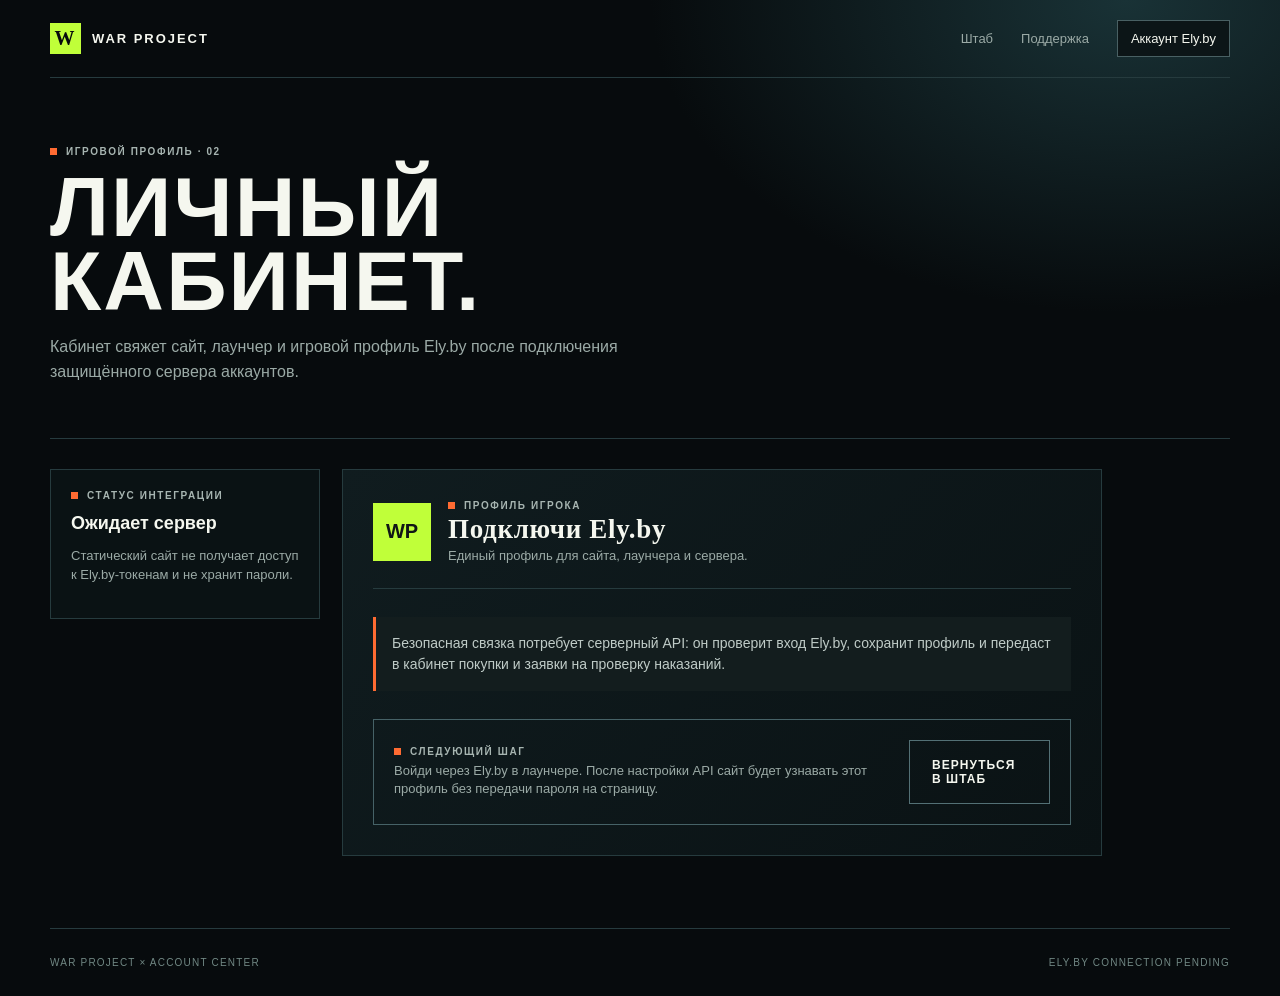
==== account.html @ 972c4697 "Добавить кабинет и центр поддержки" ====
<!doctype html><html lang="ru"><head><meta charset="utf-8"><meta name="viewport" content="width=device-width,initial-scale=1"><title>Аккаунт — War Project</title><link rel="stylesheet" href="app.css"></head><body><div class="shell"><header class="top"><a class="brand" href="index.html"><b>W</b> War Project</a><nav class="nav"><a href="index.html">Штаб</a><a href="support.html">Поддержка</a><a class="active account-link" href="account.html">Аккаунт Ely.by</a></nav></header><main><section class="page-head"><div class="eyebrow">Игровой профиль · 02</div><h1>Личный<br>кабинет.</h1><p>Кабинет свяжет сайт, лаунчер и игровой профиль Ely.by после подключения защищённого сервера аккаунтов.</p></section><section class="layout"><aside class="side"><div class="eyebrow">Статус интеграции</div><strong>Ожидает сервер</strong><p>Статический сайт не получает доступ к Ely.by-токенам и не хранит пароли.</p></aside><article class="profile"><div class="identity"><div class="avatar">WP</div><div><div class="eyebrow">Профиль игрока</div><h2>Подключи Ely.by</h2><p>Единый профиль для сайта, лаунчера и сервера.</p></div></div><div class="status-line">Безопасная связка потребует серверный API: он проверит вход Ely.by, сохранит профиль и передаст в кабинет покупки и заявки на проверку наказаний.</div><div class="connect"><div><div class="eyebrow">Следующий шаг</div><p>Войди через Ely.by в лаунчере. После настройки API сайт будет узнавать этот профиль без передачи пароля на страницу.</p></div><a class="button dark" href="index.html">Вернуться в штаб</a></div></article></section></main><footer><span>War Project × Account Center</span><span>Ely.by connection pending</span></footer></div></body></html>
---- app.css ----
:root{--bg:#070b0d;--panel:#0d171a;--panel2:#111f23;--line:#263b3e;--lime:#c0ff39;--orange:#ff6b32;--text:#f5f7ef;--muted:#9baaa6;--danger:#ff7355}*{box-sizing:border-box}html{scroll-behavior:smooth}body{margin:0;background:radial-gradient(700px 460px at 88% 0,#193236 0%,transparent 68%),var(--bg);color:var(--text);font-family:Inter,Arial,sans-serif}a{color:inherit}.shell{width:min(1180px,calc(100% - 36px));margin:auto}.top{height:78px;display:flex;align-items:center;justify-content:space-between;border-bottom:1px solid var(--line)}.brand{display:flex;align-items:center;gap:11px;text-decoration:none;font-size:13px;font-weight:900;letter-spacing:.15em;text-transform:uppercase}.brand b{display:grid;place-items:center;width:31px;height:31px;background:var(--lime);color:var(--bg);font-family:Georgia,serif;font-size:20px}.nav{display:flex;gap:28px;align-items:center;color:var(--muted);font-size:13px}.nav a{text-decoration:none}.nav a:hover,.nav a.active{color:var(--lime)}.account-link{padding:10px 13px;border:1px solid #496063;color:var(--text)!important;background:#0c1517}.eyebrow{color:#a7b5b1;font-size:10px;font-weight:900;letter-spacing:.16em;text-transform:uppercase}.eyebrow:before{content:'';display:inline-block;width:7px;height:7px;margin-right:9px;background:var(--orange)}h1,h2,h3{margin:0;font-family:Impact,Haettenschweiler,'Arial Narrow Bold',sans-serif;letter-spacing:.025em;text-transform:uppercase}.hero{min-height:570px;margin:27px 0 16px;padding:75px 64px;position:relative;overflow:hidden;border:1px solid #1f3336;background:linear-gradient(90deg,#0c1417 0%,rgba(11,20,22,.8) 55%,rgba(11,20,22,.2)),linear-gradient(145deg,#173236,#0a1417)}.hero:after{content:'W';position:absolute;right:-28px;bottom:-180px;font:800 610px/1 Arial;color:rgba(192,255,57,.04)}.hero>div,.hero>p,.hero>a{position:relative;z-index:1}.hero h1{font-size:clamp(62px,8vw,112px);line-height:.85;max-width:680px;margin:22px 0 18px}.hero h1 span{color:var(--lime)}.hero p{max-width:500px;color:#bdc9c4;font-size:17px;line-height:1.55;margin:0 0 32px}.button{display:inline-flex;gap:12px;align-items:center;border:0;padding:17px 22px;background:var(--lime);color:#0b1111;font-weight:900;text-decoration:none;font-size:12px;letter-spacing:.09em;text-transform:uppercase;clip-path:polygon(0 0,93% 0,100% 22%,100% 100%,0 100%)}.button.dark{background:transparent;color:var(--text);border:1px solid #537075;clip-path:none}.button:hover{filter:brightness(1.1)}.hero-note{position:absolute;right:58px;top:74px;width:280px;padding:20px;border:1px solid #456064;border-left:4px solid var(--lime);background:rgba(7,13,15,.7);z-index:1}.hero-note h3{font-size:27px;margin:10px 0}.hero-note p{margin:0;font-size:13px}.grid3{display:grid;grid-template-columns:repeat(3,1fr);gap:15px;margin:15px 0 68px}.card{padding:24px;min-height:190px;border:1px solid var(--line);background:linear-gradient(135deg,#101b1e,#0b1215)}.card h3{font:700 27px Georgia,serif;text-transform:none;margin:15px 0 8px}.card p{margin:0;color:var(--muted);line-height:1.5;font-size:14px}.tag{display:block;margin-top:26px;color:var(--lime);font-size:10px;font-weight:900;letter-spacing:.12em;text-transform:uppercase}.page-head{padding:68px 0 38px;border-bottom:1px solid var(--line)}.page-head h1{margin-top:14px;font-size:clamp(50px,7vw,84px);line-height:.88}.page-head p{max-width:620px;color:var(--muted);line-height:1.55;font-size:16px}.layout{display:grid;grid-template-columns:270px 1fr;gap:22px;padding:30px 0 72px}.side{padding:20px;border:1px solid var(--line);background:#0a1214;height:max-content}.side strong{display:block;margin:12px 0 6px;font-size:18px}.side p{color:var(--muted);font-size:13px;line-height:1.45}.side hr{border:0;border-top:1px solid var(--line);margin:18px 0}.actions{display:grid;grid-template-columns:repeat(3,1fr);gap:14px}.action{position:relative;min-height:260px;padding:25px;border:1px solid var(--line);background:linear-gradient(160deg,#112023,#0b1214);text-align:left;color:var(--text);font:inherit;cursor:pointer}.action:hover{border-color:var(--lime);transform:translateY(-2px)}.action .icon{width:42px;height:42px;display:grid;place-items:center;background:#253336;color:var(--lime);font-size:20px}.action h2{margin:27px 0 10px;font-size:31px}.action p{margin:0;color:var(--muted);font-size:13px;line-height:1.48}.action b{position:absolute;bottom:22px;color:var(--lime);font-size:12px;text-transform:uppercase;letter-spacing:.12em}.rules{margin-top:18px;padding:25px;border:1px solid var(--line);background:#0a1214}.rules h2{font-size:29px}.rules ul{margin:16px 0 0;padding-left:18px;color:var(--muted);font-size:14px;line-height:1.65}.profile{max-width:760px;padding:30px;border:1px solid var(--line);background:linear-gradient(135deg,#101c1f,#0a1214)}.identity{display:flex;gap:17px;align-items:center;padding-bottom:25px;border-bottom:1px solid var(--line)}.avatar{display:grid;place-items:center;width:58px;height:58px;background:var(--lime);color:#101616;font-weight:900;font-size:20px}.identity h2{font:700 27px Georgia,serif;text-transform:none;margin:3px 0}.identity p{margin:0;color:var(--muted);font-size:13px}.status-line{margin:28px 0;padding:16px;border-left:3px solid var(--orange);background:#131d1e;color:#bfcbc7;line-height:1.5;font-size:14px}.connect{display:flex;align-items:center;justify-content:space-between;gap:20px;padding:20px;border:1px solid #466267}.connect p{margin:5px 0 0;color:var(--muted);font-size:13px;line-height:1.4}.modal{position:fixed;inset:0;display:none;align-items:center;justify-content:center;padding:20px;background:rgba(0,0,0,.75);z-index:20}.modal.show{display:flex}.modal-box{position:relative;width:min(510px,100%);padding:32px;border:1px solid #557278;background:#0b1518;box-shadow:0 26px 100px rgba(0,0,0,.7)}.close{position:absolute;top:14px;right:16px;border:0;background:transparent;color:#b9c8c4;font-size:26px;cursor:pointer}.modal-box h2{font-size:42px;margin:10px 0}.modal-box p{color:var(--muted);line-height:1.5}.modal-box label{display:block;margin:18px 0 8px;color:#c6d1ce;font-size:12px;font-weight:800;text-transform:uppercase;letter-spacing:.1em}.modal-box input{width:100%;padding:14px;border:1px solid #3b5257;background:#091113;color:#fff;font:inherit}.modal-box small{display:block;margin-top:15px;color:#7f9490;line-height:1.4}footer{display:flex;justify-content:space-between;padding:28px 0;color:#718884;font-size:10px;text-transform:uppercase;letter-spacing:.12em;border-top:1px solid var(--line)}@media(max-width:800px){.nav a:not(.account-link){display:none}.hero{padding:55px 28px;min-height:630px}.hero-note{left:28px;right:28px;top:auto;bottom:28px;width:auto}.grid3,.actions{grid-template-columns:1fr}.layout{grid-template-columns:1fr}.page-head{padding:50px 0 30px}.side{display:none}.connect{display:block}.connect .button{margin-top:16px}footer{flex-direction:column;gap:10px}}
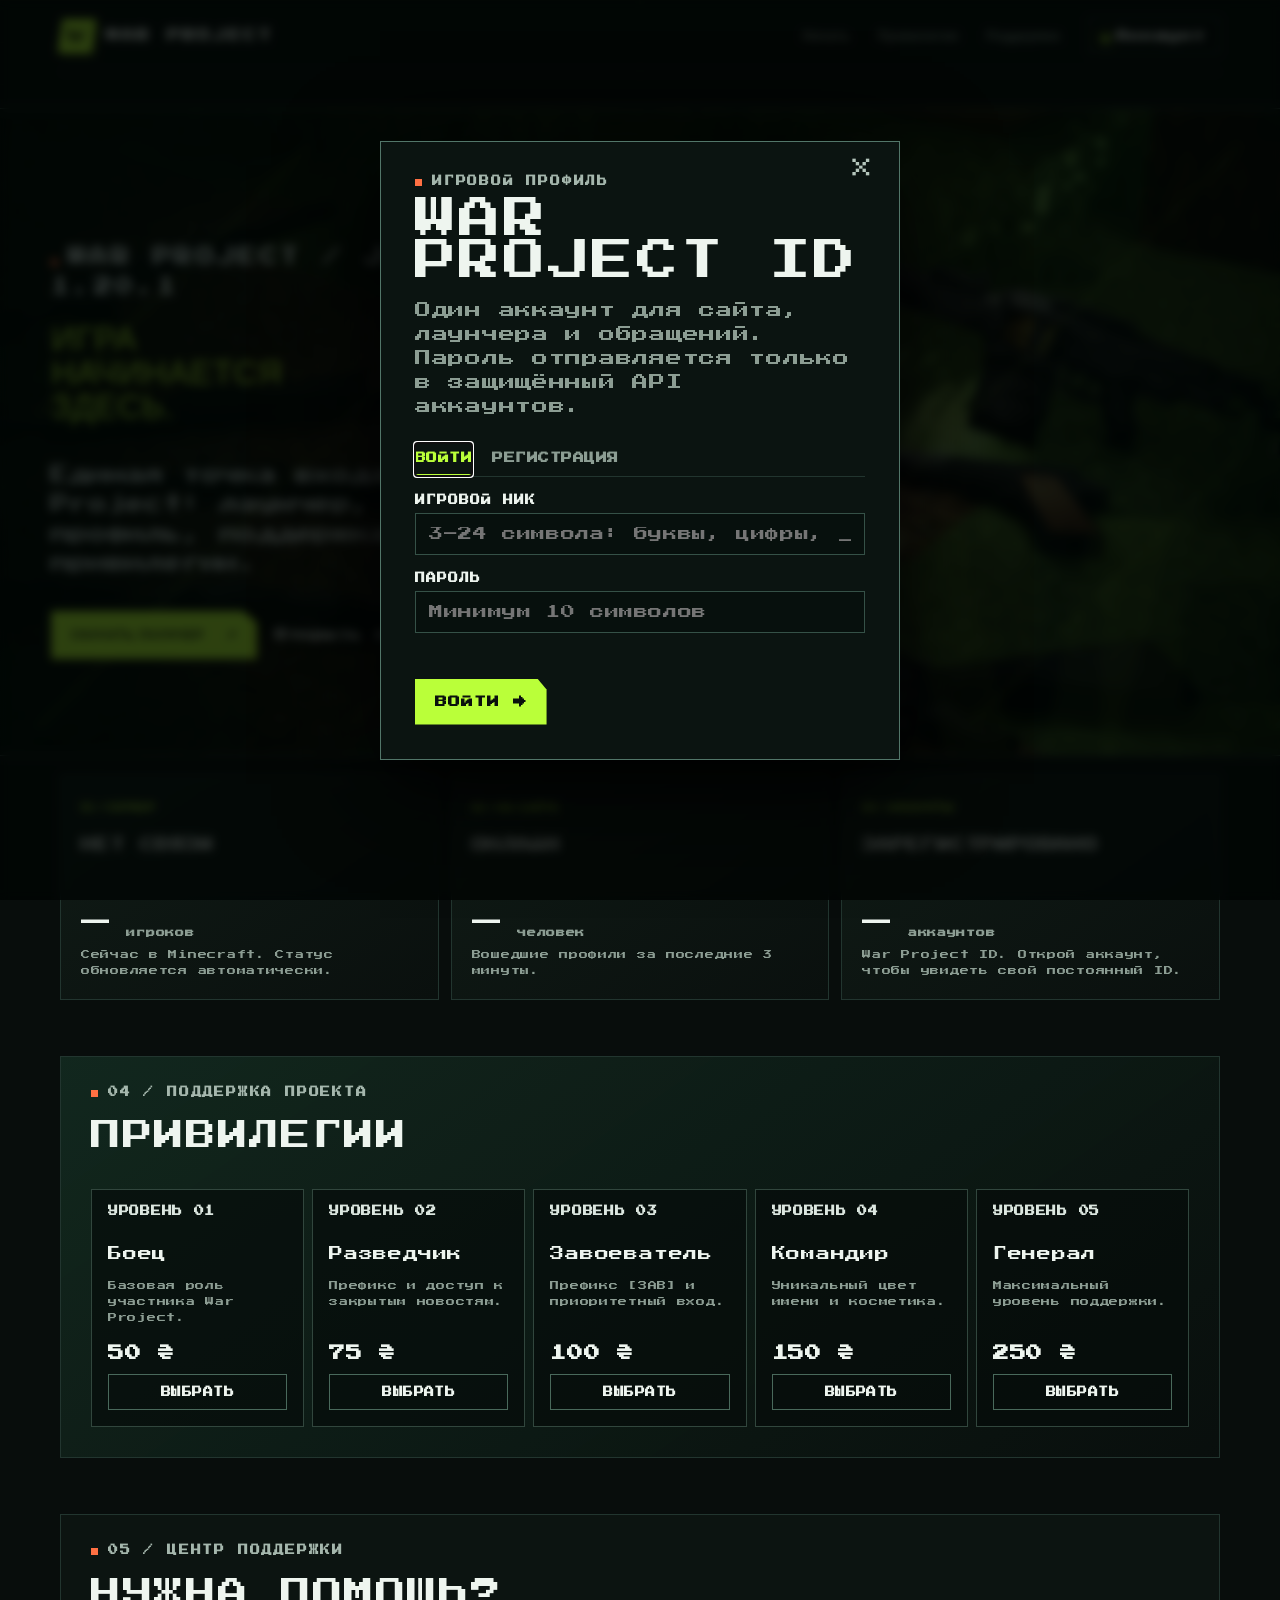
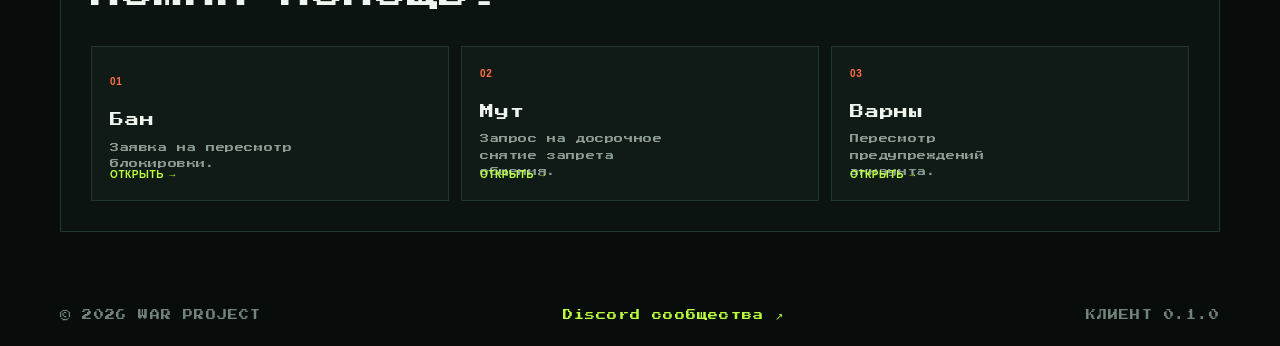
==== commit bb29984d: "Полностью обновить интерфейс сайта" ====
--- a/account.html
+++ b/account.html
@@ -1 +1 @@
-<!doctype html><html lang="ru"><head><meta charset="utf-8"><meta name="viewport" content="width=device-width,initial-scale=1"><title>Аккаунт — War Project</title><link rel="stylesheet" href="app.css"></head><body><div class="shell"><header class="top"><a class="brand" href="index.html"><b>W</b> War Project</a><nav class="nav"><a href="index.html">Штаб</a><a href="support.html">Поддержка</a><a class="active account-link" href="account.html">Аккаунт Ely.by</a></nav></header><main><section class="page-head"><div class="eyebrow">Игровой профиль · 02</div><h1>Личный<br>кабинет.</h1><p>Кабинет свяжет сайт, лаунчер и игровой профиль Ely.by после подключения защищённого сервера аккаунтов.</p></section><section class="layout"><aside class="side"><div class="eyebrow">Статус интеграции</div><strong>Ожидает сервер</strong><p>Статический сайт не получает доступ к Ely.by-токенам и не хранит пароли.</p></aside><article class="profile"><div class="identity"><div class="avatar">WP</div><div><div class="eyebrow">Профиль игрока</div><h2>Подключи Ely.by</h2><p>Единый профиль для сайта, лаунчера и сервера.</p></div></div><div class="status-line">Безопасная связка потребует серверный API: он проверит вход Ely.by, сохранит профиль и передаст в кабинет покупки и заявки на проверку наказаний.</div><div class="connect"><div><div class="eyebrow">Следующий шаг</div><p>Войди через Ely.by в лаунчере. После настройки API сайт будет узнавать этот профиль без передачи пароля на страницу.</p></div><a class="button dark" href="index.html">Вернуться в штаб</a></div></article></section></main><footer><span>War Project × Account Center</span><span>Ely.by connection pending</span></footer></div></body></html>
+<!doctype html><html lang="ru"><head><meta charset="utf-8"><meta http-equiv="refresh" content="0;url=index.html#account"><link rel="canonical" href="index.html#account"><title>War Project ID</title></head><body></body></html>
